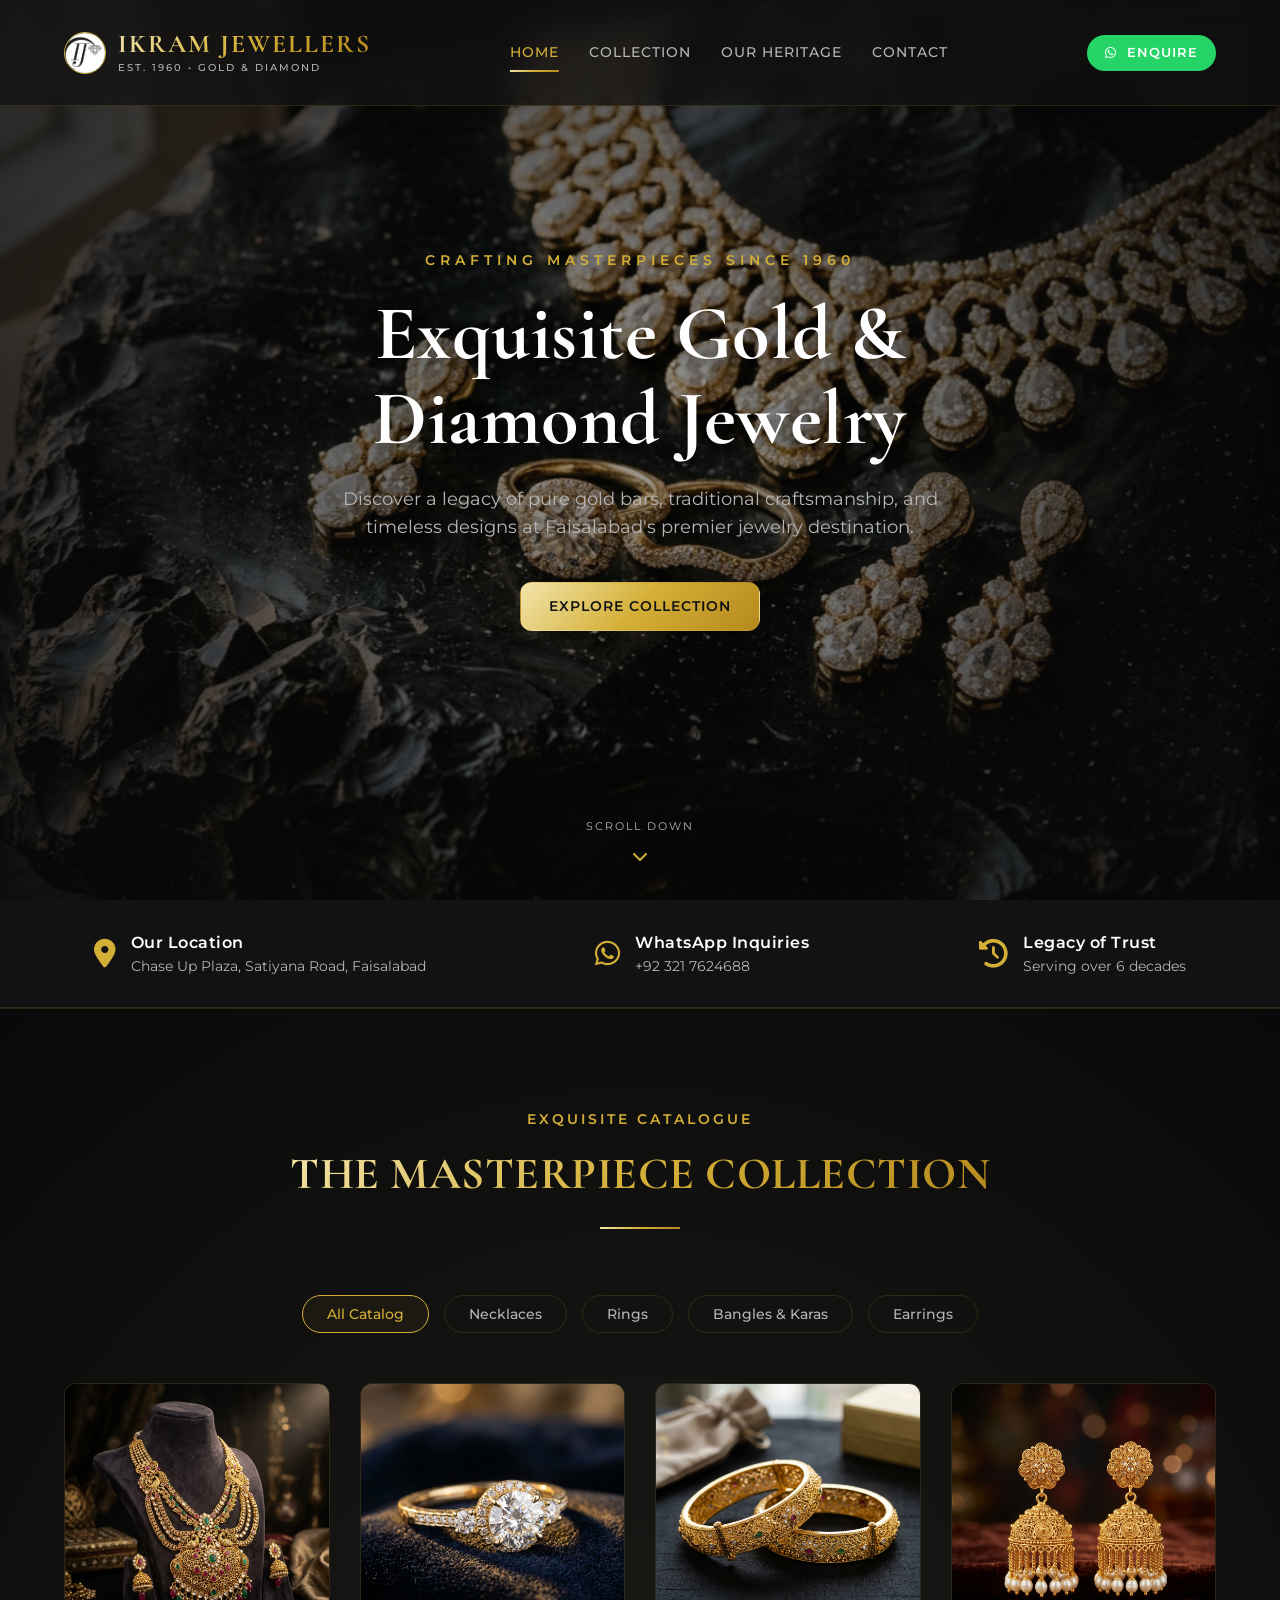
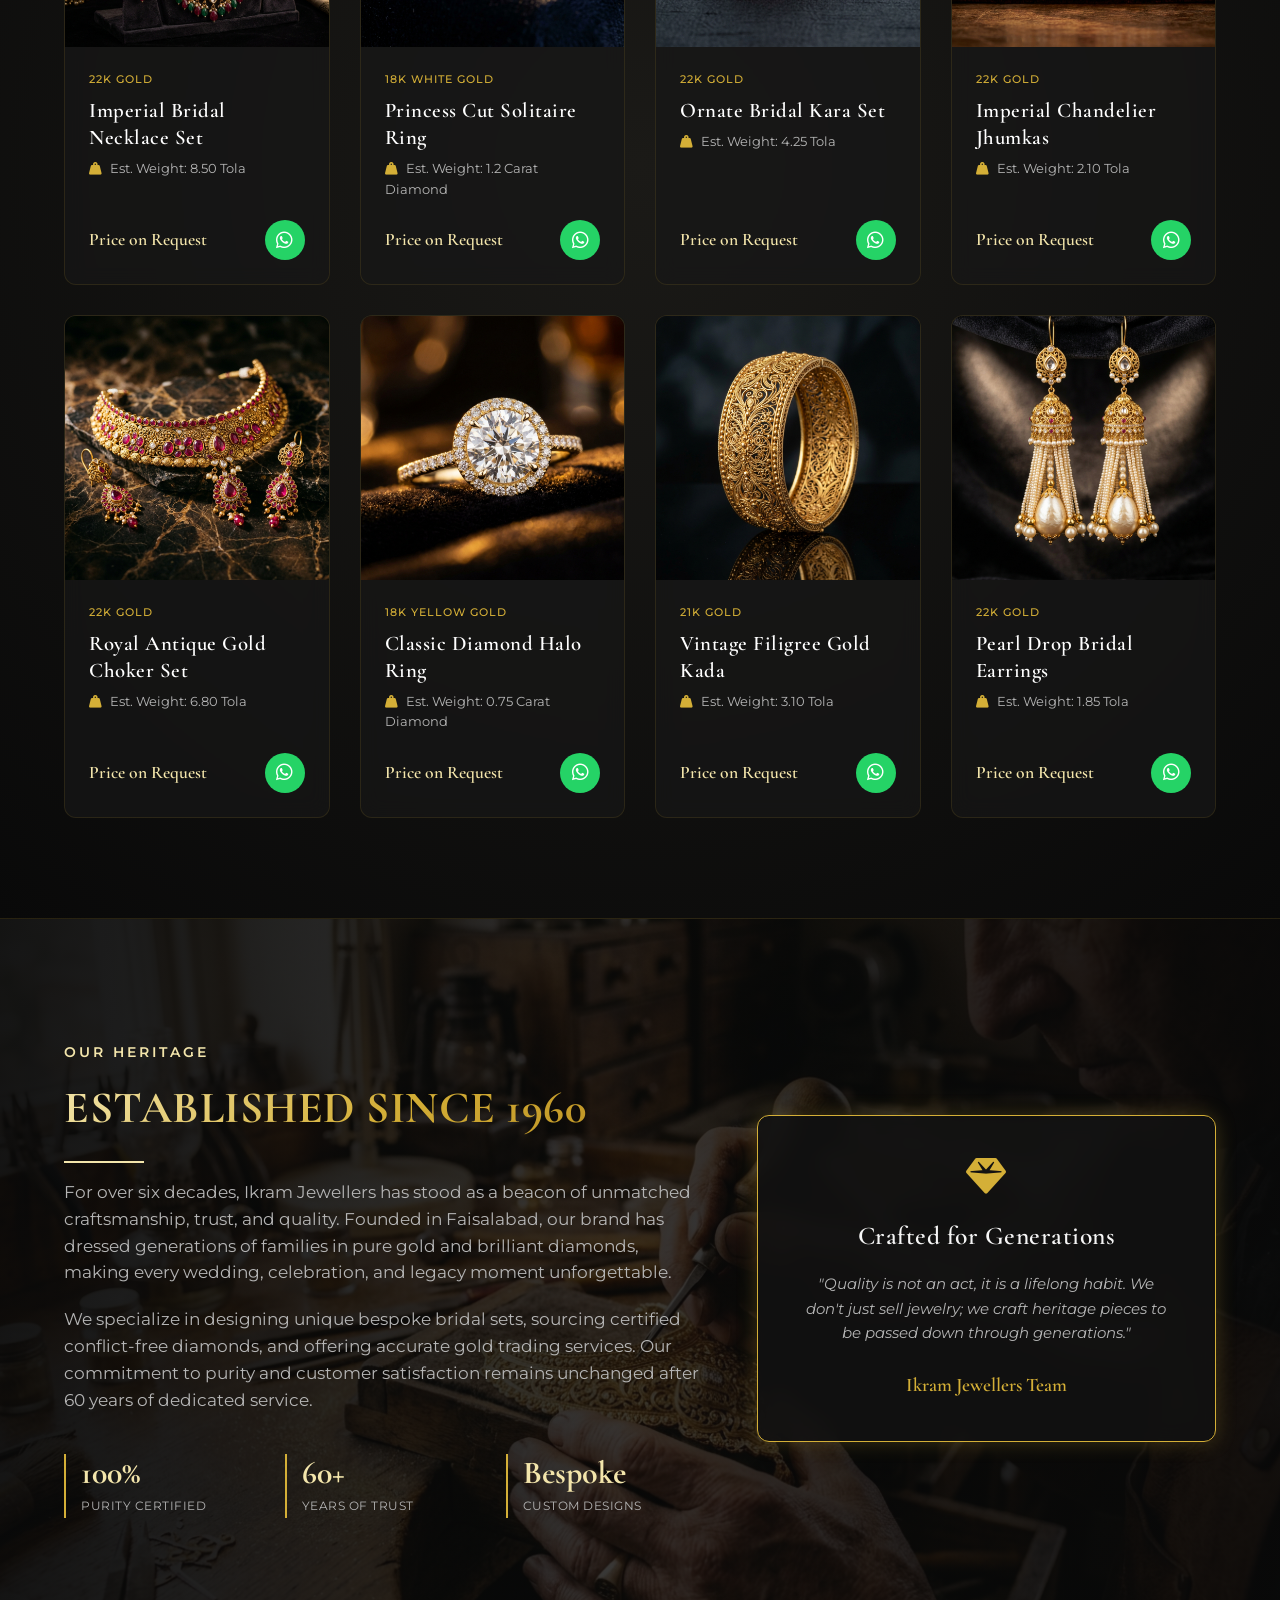
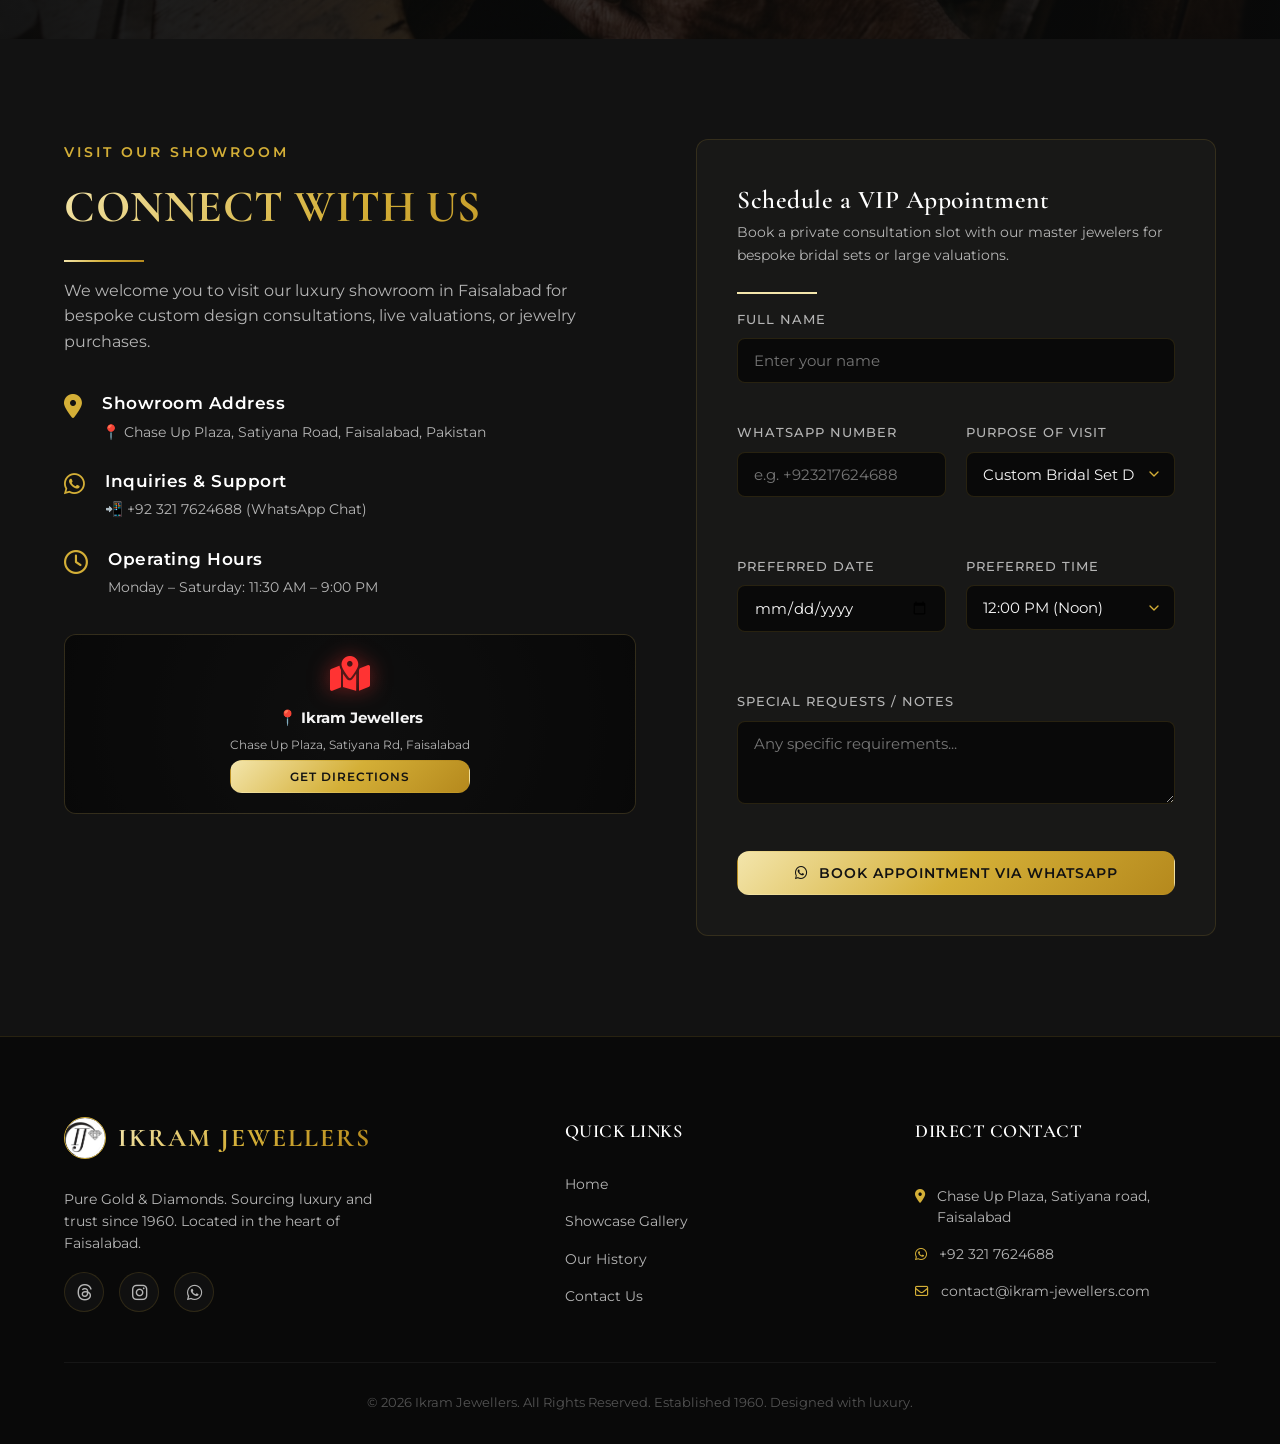
==== index.html @ d21842ec "Initialize project and fix slow loading with optional image upload and try/catch/finally" ====
<!DOCTYPE html>
<html lang="en">
<head>
    <meta charset="UTF-8">
    <meta name="viewport" content="width=device-width, initial-scale=1.0">
    <title>Ikram Jewellers | Est. 1960 | Pure Gold & Diamond Jewelry Faisalabad</title>
    <!-- Favicon / Brand Tab Icon -->
    <link rel="shortcut icon" href="assets/logo.png" type="image/png">
    <!-- Meta Descriptions for SEO -->
    <meta name="description" content="Ikram Jewellers - Faisalabad. Established since 1960. Exquisite 24K, 22K, 21K gold and diamond jewelry. View live gold rates, calculate gold values, and book customized design appointments.">
    <meta name="keywords" content="Ikram Jewellers, Gold rate Faisalabad, Gold rate today Pakistan, Faisalabad jewelers, Chase Up Plaza Satiyana Road, gold rate tola, bridal jewelry Pakistan">
    
    <!-- Google Fonts: Cormorant Garamond for elegant serif, Montserrat for clean body -->
    <link rel="preconnect" href="https://fonts.googleapis.com">
    <link rel="preconnect" href="https://fonts.gstatic.com" crossorigin>
    <link href="https://fonts.googleapis.com/css2?family=Cormorant+Garamond:ital,wght@0,300;0,400;0,600;0,700;1,400&family=Montserrat:wght@300;400;500;600;700&display=swap" rel="stylesheet">
    
    <!-- FontAwesome for Premium Icons -->
    <link rel="stylesheet" href="https://cdnjs.cloudflare.com/ajax/libs/font-awesome/6.4.0/css/all.min.css">
    

    
    <!-- Custom CSS -->
    <link rel="stylesheet" href="style.css">
</head>
<body>

    <!-- Header & Frosted Navbar -->
    <header class="navbar">
        <div class="nav-container">
            <a href="#" class="logo-area">
                <div class="logo-wrapper">
                    <img src="assets/logo.png" alt="Ikram Jewellers Logo" class="logo-img">
                    <div class="logo-text">
                        <span class="logo-main">IKRAM JEWELLERS</span>
                        <span class="logo-sub">EST. 1960 • GOLD & DIAMOND</span>
                    </div>
                </div>
            </a>
            
            <nav class="nav-menu" id="navMenu">
                <a href="#home" class="nav-link active">Home</a>
                <a href="#collection" class="nav-link">Collection</a>
                <a href="#heritage" class="nav-link">Our Heritage</a>
                <a href="#contact" class="nav-link">Contact</a>
            </nav>
            
            <div class="nav-actions">
                <a href="https://wa.me/923217624688" target="_blank" class="btn btn-whatsapp-nav">
                    <i class="fab fa-whatsapp"></i> <span>Enquire</span>
                </a>
                <button class="menu-toggle" id="menuToggle" aria-label="Toggle Menu">
                    <i class="fas fa-bars"></i>
                </button>
            </div>
        </div>
    </header>

    <!-- Mobile Drawer Navigation -->
    <div class="mobile-drawer" id="mobileDrawer">
        <button class="drawer-close" id="drawerClose"><i class="fas fa-times"></i></button>
        <a href="#home" class="drawer-link">Home</a>
        <a href="#collection" class="drawer-link">Collection</a>
        <a href="#heritage" class="drawer-link">Our Heritage</a>
        <a href="#contact" class="drawer-link">Contact</a>
        <a href="https://wa.me/923217624688" target="_blank" class="btn btn-whatsapp-drawer">
            <i class="fab fa-whatsapp"></i> Chat on WhatsApp
        </a>
    </div>

    <!-- Hero Section -->
    <section id="home" class="hero-section">
        <div class="hero-bg" style="background-image: url('assets/hero.jpg');"></div>
        <div class="hero-overlay"></div>
        <div class="hero-content">
            <span class="hero-tagline fade-in-up">Crafting Masterpieces Since 1960</span>
            <h1 class="hero-title fade-in-up delay-1">Exquisite Gold &<br>Diamond Jewelry</h1>
            <p class="hero-desc fade-in-up delay-2">Discover a legacy of pure gold bars, traditional craftsmanship, and timeless designs at Faisalabad's premier jewelry destination.</p>
            <div class="hero-btns fade-in-up delay-3">
                <a href="#collection" class="btn btn-primary">Explore Collection</a>
            </div>
        </div>
        <div class="hero-scroll">
            <span class="scroll-text">Scroll Down</span>
            <div class="scroll-arrow"><i class="fas fa-chevron-down"></i></div>
        </div>
    </section>

    <!-- Info Banner (Location & Quick Inquiry) -->
    <section class="quick-info-banner">
        <div class="info-item">
            <i class="fas fa-map-marker-alt"></i>
            <div>
                <h4>Our Location</h4>
                <p>Chase Up Plaza, Satiyana Road, Faisalabad</p>
            </div>
        </div>
        <div class="info-item">
            <i class="fab fa-whatsapp"></i>
            <div>
                <h4>WhatsApp Inquiries</h4>
                <p>+92 321 7624688</p>
            </div>
        </div>
        <div class="info-item">
            <i class="fas fa-history"></i>
            <div>
                <h4>Legacy of Trust</h4>
                <p>Serving over 6 decades</p>
            </div>
        </div>
    </section>





    <!-- Collection Section -->
    <section id="collection" class="collection-section">
        <div class="container">
            <div class="section-header">
                <span class="section-subtitle">Exquisite Catalogue</span>
                <h2 class="section-title">The Masterpiece Collection</h2>
                <div class="divider"></div>
            </div>

            <!-- Collection Tabs -->
            <div class="collection-tabs">
                <button class="tab-btn active" data-filter="all">All Catalog</button>
                <button class="tab-btn" data-filter="necklace">Necklaces</button>
                <button class="tab-btn" data-filter="ring">Rings</button>
                <button class="tab-btn" data-filter="bangle">Bangles & Karas</button>
                <button class="tab-btn" data-filter="earring">Earrings</button>
            </div>

            <!-- Collection Grid -->
            <div class="collection-grid" id="collectionGrid">
                <!-- Loading State -->
                <div class="collection-loading" id="collectionLoading">
                    <i class="fas fa-spinner fa-spin"></i>
                    <p>Loading our masterworks...</p>
                </div>
            </div>
    </section>

    <!-- Heritage / Story Section -->
    <section id="heritage" class="heritage-section">
        <div class="heritage-bg" style="background-image: url('assets/heritage_craft.jpg');"></div>
        <div class="heritage-overlay"></div>
        <div class="container">
            <div class="heritage-grid">
                <div class="heritage-text">
                    <span class="section-subtitle gold-light">Our Heritage</span>
                    <h2 class="section-title text-left">Established Since 1960</h2>
                    <div class="divider gold-light"></div>
                    <p class="heritage-para">For over six decades, Ikram Jewellers has stood as a beacon of unmatched craftsmanship, trust, and quality. Founded in Faisalabad, our brand has dressed generations of families in pure gold and brilliant diamonds, making every wedding, celebration, and legacy moment unforgettable.</p>
                    <p class="heritage-para">We specialize in designing unique bespoke bridal sets, sourcing certified conflict-free diamonds, and offering accurate gold trading services. Our commitment to purity and customer satisfaction remains unchanged after 60 years of dedicated service.</p>
                    <div class="heritage-badges">
                        <div class="badge-item">
                            <span class="badge-num">100%</span>
                            <span class="badge-lbl">Purity Certified</span>
                        </div>
                        <div class="badge-item">
                            <span class="badge-num">60+</span>
                            <span class="badge-lbl">Years of Trust</span>
                        </div>
                        <div class="badge-item">
                            <span class="badge-num">Bespoke</span>
                            <span class="badge-lbl">Custom Designs</span>
                        </div>
                    </div>
                </div>
                <div class="heritage-deco-card">
                    <i class="fas fa-gem gem-icon"></i>
                    <h3>Crafted for Generations</h3>
                    <p>"Quality is not an act, it is a lifelong habit. We don't just sell jewelry; we craft heritage pieces to be passed down through generations."</p>
                    <div class="signature">Ikram Jewellers Team</div>
                </div>
            </div>
        </div>
    </section>

    <!-- Appointment & Contact Section -->
    <section id="contact" class="contact-section">
        <div class="container">
            <div class="contact-grid">
                <!-- Location details & Map simulated -->
                <div class="contact-info-column">
                    <span class="section-subtitle">Visit Our Showroom</span>
                    <h2 class="section-title text-left">Connect With Us</h2>
                    <div class="divider"></div>
                    
                    <p class="contact-desc">We welcome you to visit our luxury showroom in Faisalabad for bespoke custom design consultations, live valuations, or jewelry purchases.</p>
                    
                    <div class="contact-cards">
                        <div class="c-card">
                            <i class="fas fa-map-marker-alt"></i>
                            <div>
                                <h4>Showroom Address</h4>
                                <p>📍 Chase Up Plaza, Satiyana Road, Faisalabad, Pakistan</p>
                            </div>
                        </div>
                        <div class="c-card">
                            <i class="fab fa-whatsapp"></i>
                            <div>
                                <h4>Inquiries & Support</h4>
                                <p>📲 +92 321 7624688 (WhatsApp Chat)</p>
                            </div>
                        </div>
                        <div class="c-card">
                            <i class="far fa-clock"></i>
                            <div>
                                <h4>Operating Hours</h4>
                                <p>Monday – Saturday: 11:30 AM – 9:00 PM</p>
                            </div>
                        </div>
                    </div>

                    <!-- Simulated Elegant Map with Faisalabad Details -->
                    <div class="simulated-map">
                        <div class="map-overlay">
                            <i class="fas fa-map-marked-alt map-pin-icon"></i>
                            <div class="map-info">
                                <strong>📍 Ikram Jewellers</strong>
                                <span>Chase Up Plaza, Satiyana Rd, Faisalabad</span>
                                <a href="https://maps.google.com/?q=Chase+Up+Plaza+Satiyana+Road+Faisalabad" target="_blank" class="btn btn-xs btn-primary">Get Directions</a>
                            </div>
                        </div>
                    </div>
                </div>

                <!-- Appointment Booking Form -->
                <div class="appointment-form-container">
                    <h3>Schedule a VIP Appointment</h3>
                    <p>Book a private consultation slot with our master jewelers for bespoke bridal sets or large valuations.</p>
                    <div class="divider gold-light"></div>
                    
                    <form id="appointmentForm" class="appointment-form">
                        <div class="form-group">
                            <label for="apptName">Full Name</label>
                            <input type="text" id="apptName" class="form-control" placeholder="Enter your name" required>
                        </div>
                        <div class="form-group-row">
                            <div class="form-group">
                                <label for="apptPhone">WhatsApp Number</label>
                                <input type="tel" id="apptPhone" class="form-control" placeholder="e.g. +923217624688" required>
                            </div>
                            <div class="form-group">
                                <label for="apptPurpose">Purpose of Visit</label>
                                <select id="apptPurpose" class="form-control">
                                    <option value="Custom Bridal Set Design">Custom Bridal Set Design</option>
                                    <option value="Bespoke Ring/Earrings">Bespoke Ring/Earrings</option>
                                    <option value="Gold Bar Purchase/Lock-in">Gold Bar Purchase/Lock-in</option>
                                    <option value="Gold Value Evaluation">Gold Valuation / Selling</option>
                                    <option value="General Showcase Viewing">Showroom Viewing</option>
                                </select>
                            </div>
                        </div>
                        <div class="form-group-row">
                            <div class="form-group">
                                <label for="apptDate">Preferred Date</label>
                                <input type="date" id="apptDate" class="form-control" required>
                            </div>
                            <div class="form-group">
                                <label for="apptTime">Preferred Time</label>
                                <select id="apptTime" class="form-control" required>
                                    <option value="12:00 PM">12:00 PM (Noon)</option>
                                    <option value="02:00 PM">02:00 PM</option>
                                    <option value="04:00 PM">04:00 PM</option>
                                    <option value="06:00 PM">06:00 PM</option>
                                    <option value="08:00 PM">08:00 PM</option>
                                </select>
                            </div>
                        </div>
                        <div class="form-group">
                            <label for="apptNotes">Special Requests / Notes</label>
                            <textarea id="apptNotes" class="form-control" rows="3" placeholder="Any specific requirements..."></textarea>
                        </div>
                        
                        <button type="submit" class="btn btn-primary btn-block">
                            <i class="fab fa-whatsapp"></i> Book Appointment via WhatsApp
                        </button>
                    </form>
                </div>
            </div>
        </div>
    </section>

    <!-- Footer -->
    <footer class="footer">
        <div class="container">
            <div class="footer-grid">
                <div class="footer-brand">
                    <div class="logo-wrapper" style="margin-bottom: 12px;">
                        <img src="assets/logo.png" alt="Ikram Jewellers Logo" class="logo-img">
                        <span class="logo-main">IKRAM JEWELLERS</span>
                    </div>
                    <p class="brand-tag">Pure Gold & Diamonds. Sourcing luxury and trust since 1960. Located in the heart of Faisalabad.</p>
                    <div class="social-links">
                        <a href="https://www.threads.net/@ikram.jewellers" target="_blank" title="Threads"><i class="fab fa-threads"></i></a>
                        <a href="https://www.instagram.com/ikram.jewellers" target="_blank" title="Instagram"><i class="fab fa-instagram"></i></a>
                        <a href="https://wa.me/923217624688" target="_blank" title="WhatsApp"><i class="fab fa-whatsapp"></i></a>
                    </div>
                </div>
                
                <div class="footer-links">
                    <h4>Quick Links</h4>
                    <ul>
                        <li><a href="#home">Home</a></li>
                        <li><a href="#collection">Showcase Gallery</a></li>
                        <li><a href="#heritage">Our History</a></li>
                        <li><a href="#contact">Contact Us</a></li>
                    </ul>
                </div>

                <div class="footer-contact">
                    <h4>Direct Contact</h4>
                    <p><i class="fas fa-map-marker-alt"></i> Chase Up Plaza, Satiyana road, Faisalabad</p>
                    <p><i class="fab fa-whatsapp"></i> +92 321 7624688</p>
                    <p><i class="far fa-envelope"></i> contact@ikram-jewellers.com</p>
                </div>
            </div>
            
            <div class="footer-bottom">
                <p>&copy; 2026 Ikram Jewellers. All Rights Reserved. Established 1960. Designed with luxury.</p>
            </div>
        </div>
    </footer>

    <!-- Collection Quick View Modal -->
    <div class="modal" id="quickViewModal">
        <div class="modal-content">
            <button class="modal-close" id="modalClose"><i class="fas fa-times"></i></button>
            <div class="modal-grid">
                <div class="modal-img-area">
                    <img id="modalImg" src="" alt="Selected Jewelry Item">
                </div>
                <div class="modal-info-area">
                    <span class="modal-meta" id="modalMeta">22K Gold</span>
                    <h3 class="modal-title" id="modalTitle">Product Title</h3>
                    <div class="divider"></div>
                    <p class="modal-desc" id="modalDesc">Detailed description of craftsmanship, design notes, and customization details for this premium item.</p>
                    
                    <div class="modal-spec-list">
                        <div class="spec-row">
                            <span>Reference Code:</span>
                            <strong id="modalRef">IJ-J001</strong>
                        </div>
                        <div class="spec-row">
                            <span>Estimated Weight:</span>
                            <strong id="modalWeight">5.50 Tola</strong>
                        </div>
                        <div class="spec-row">
                            <span>Metal Purity:</span>
                            <strong id="modalPurity">22K Gold</strong>
                        </div>
                        <div class="spec-row">
                            <span>Availability:</span>
                            <strong id="modalAvailability" class="text-gold">Made to Order</strong>
                        </div>
                    </div>
                    
                    <div class="modal-action-row">
                        <a href="" id="modalWhatsappBtn" target="_blank" class="btn btn-primary">
                            <i class="fab fa-whatsapp"></i> Order / Enquire on WhatsApp
                        </a>
                    </div>
                </div>
            </div>
        </div>
    </div>

    <!-- Firebase SDK (Compat version) -->
    <script src="https://www.gstatic.com/firebasejs/10.8.0/firebase-app-compat.js"></script>
    <script src="https://www.gstatic.com/firebasejs/10.8.0/firebase-auth-compat.js"></script>
    <script src="https://www.gstatic.com/firebasejs/10.8.0/firebase-firestore-compat.js"></script>
    <script src="https://www.gstatic.com/firebasejs/10.8.0/firebase-storage-compat.js"></script>
    <script src="https://www.gstatic.com/firebasejs/10.8.0/firebase-analytics-compat.js"></script>

    <!-- Firebase Config -->
    <script src="firebase-config.js"></script>

    <!-- Custom JS -->
    <script src="app.js"></script>
</body>
</html>
---- style.css ----
/* ==========================================================================
   Ikram Jewellers - Style Sheet (Luxury Theme)
   Established since 1960
   ========================================================================== */

/* Variables & Design System */
:root {
    --bg-primary: #090909;
    --bg-secondary: #121212;
    --bg-card: #181817;
    --bg-glass: rgba(18, 18, 18, 0.75);
    
    --gold-primary: #d4af37;
    --gold-light: #f3e5ab;
    --gold-dark: #aa7c11;
    --gold-gradient: linear-gradient(135deg, #f3e5ab 0%, #d4af37 50%, #b5891d 100%);
    --gold-glow: 0 0 20px rgba(212, 175, 55, 0.25);
    
    --text-primary: #f5f5f5;
    --text-secondary: #b5b5b5;
    --text-dark: #121212;
    
    --border-color: rgba(212, 175, 55, 0.15);
    --border-hover: rgba(212, 175, 55, 0.4);
    
    --font-serif: 'Cormorant Garamond', Georgia, serif;
    --font-sans: 'Montserrat', Helvetica, Arial, sans-serif;
    
    --transition: all 0.4s cubic-bezier(0.16, 1, 0.3, 1);
    --border-radius: 12px;
}

/* Base Reset & Typography */
* {
    margin: 0;
    padding: 0;
    box-sizing: border-box;
    scroll-behavior: smooth;
}

body {
    background-color: var(--bg-primary);
    color: var(--text-primary);
    font-family: var(--font-sans);
    line-height: 1.6;
    overflow-x: hidden;
    -webkit-font-smoothing: antialiased;
}

a {
    color: inherit;
    text-decoration: none;
    transition: var(--transition);
}

button, input, select, textarea {
    font-family: inherit;
    outline: none;
}

/* Selection styles */
::-webkit-scrollbar {
    width: 8px;
}
::-webkit-scrollbar-track {
    background: #0d0d0d;
}
::-webkit-scrollbar-thumb {
    background: var(--gold-dark);
    border-radius: 4px;
}
::-webkit-scrollbar-thumb:hover {
    background: var(--gold-primary);
}

::selection {
    background: var(--gold-primary);
    color: var(--text-dark);
}

/* Layout Utilities */
.container {
    width: 100%;
    max-width: 1200px;
    margin: 0 auto;
    padding: 0 24px;
}

.divider {
    width: 80px;
    height: 2px;
    background: var(--gold-gradient);
    margin: 16px 0;
}
.divider.gold-light {
    background: var(--gold-light);
}

/* Typography styles */
h1, h2, h3, h4 {
    font-family: var(--font-serif);
    font-weight: 600;
    letter-spacing: 0.5px;
}

.section-header {
    text-align: center;
    margin-bottom: 50px;
    display: flex;
    flex-direction: column;
    align-items: center;
}

.section-title {
    font-size: 2.8rem;
    font-weight: 700;
    text-transform: uppercase;
    background: var(--gold-gradient);
    -webkit-background-clip: text;
    -webkit-text-fill-color: transparent;
    margin-top: 8px;
}
.section-title.text-left {
    text-align: left;
    align-self: flex-start;
}

.section-subtitle {
    font-family: var(--font-sans);
    font-size: 0.85rem;
    text-transform: uppercase;
    letter-spacing: 3px;
    color: var(--gold-primary);
    font-weight: 600;
}
.section-subtitle.gold-light {
    color: var(--gold-light);
}

.section-desc {
    color: var(--text-secondary);
    font-size: 1rem;
    max-width: 600px;
    margin-bottom: 24px;
}

/* Button Component styles */
.btn {
    display: inline-flex;
    align-items: center;
    justify-content: center;
    padding: 12px 28px;
    border-radius: var(--border-radius);
    font-weight: 600;
    font-size: 0.9rem;
    letter-spacing: 1px;
    text-transform: uppercase;
    cursor: pointer;
    transition: var(--transition);
    gap: 10px;
}

.btn-primary {
    background: var(--gold-gradient);
    color: var(--text-dark);
    border: 1px solid transparent;
}
.btn-primary:hover {
    box-shadow: var(--gold-glow);
    transform: translateY(-2px);
    opacity: 0.95;
}

.btn-outline {
    background: transparent;
    color: var(--text-primary);
    border: 1px solid var(--border-color);
}
.btn-outline:hover {
    border-color: var(--gold-primary);
    background: rgba(212, 175, 55, 0.08);
    transform: translateY(-2px);
}

.btn-outline-gold {
    background: transparent;
    color: var(--gold-primary);
    border: 1px solid var(--gold-primary);
}
.btn-outline-gold:hover {
    background: var(--gold-gradient);
    color: var(--text-dark);
    box-shadow: var(--gold-glow);
    transform: translateY(-2px);
}

.btn-block {
    width: 100%;
}

.btn-whatsapp-nav {
    background: #25d366;
    color: white;
    font-size: 0.8rem;
    padding: 8px 18px;
    border-radius: 50px;
}
.btn-whatsapp-nav:hover {
    background: #20ba59;
    box-shadow: 0 4px 15px rgba(37, 211, 102, 0.3);
}

.btn-whatsapp-drawer {
    background: #25d366;
    color: white;
    font-size: 0.95rem;
    margin-top: 20px;
    padding: 12px;
}

.btn-whatsapp-icon {
    display: inline-flex;
    align-items: center;
    justify-content: center;
    width: 40px;
    height: 40px;
    border-radius: 50%;
    background: #25d366;
    color: white;
    font-size: 1.2rem;
    transition: var(--transition);
}
.btn-whatsapp-icon:hover {
    background: #20ba59;
    transform: scale(1.1);
    box-shadow: 0 4px 15px rgba(37, 211, 102, 0.4);
}

.btn-xs {
    padding: 6px 14px;
    font-size: 0.75rem;
}

/* Header & Navbar Styles */
.navbar {
    position: fixed;
    top: 0;
    left: 0;
    width: 100%;
    z-index: 100;
    background: var(--bg-glass);
    backdrop-filter: blur(15px);
    -webkit-backdrop-filter: blur(15px);
    border-bottom: 1px solid var(--border-color);
    transition: var(--transition);
}

.nav-container {
    display: flex;
    align-items: center;
    justify-content: space-between;
    max-width: 1200px;
    margin: 0 auto;
    padding: 15px 24px;
}

.logo-area {
    display: flex;
    flex-direction: column;
}

.logo-wrapper {
    display: flex;
    align-items: center;
    gap: 12px;
}

.logo-img {
    width: 42px;
    height: 42px;
    border-radius: 50%;
    border: 1px solid var(--gold-primary);
    object-fit: cover;
}

.logo-text {
    display: flex;
    flex-direction: column;
}

.logo-main {
    font-family: var(--font-serif);
    font-size: 1.6rem;
    font-weight: 700;
    letter-spacing: 2px;
    background: var(--gold-gradient);
    -webkit-background-clip: text;
    -webkit-text-fill-color: transparent;
    line-height: 1.1;
}

.logo-sub {
    font-size: 0.6rem;
    letter-spacing: 2px;
    color: var(--text-secondary);
    text-transform: uppercase;
    font-weight: 500;
    margin-top: 2px;
}

.nav-menu {
    display: flex;
    gap: 30px;
}

.nav-link {
    font-size: 0.85rem;
    font-weight: 500;
    text-transform: uppercase;
    letter-spacing: 1px;
    color: var(--text-secondary);
    position: relative;
    padding: 8px 0;
}
.nav-link:hover, .nav-link.active {
    color: var(--gold-primary);
}
.nav-link::after {
    content: '';
    position: absolute;
    bottom: 0;
    left: 0;
    width: 0;
    height: 1.5px;
    background: var(--gold-gradient);
    transition: var(--transition);
}
.nav-link:hover::after, .nav-link.active::after {
    width: 100%;
}

.nav-actions {
    display: flex;
    align-items: center;
    gap: 15px;
}

.menu-toggle {
    display: none;
    background: transparent;
    border: none;
    color: var(--text-primary);
    font-size: 1.4rem;
    cursor: pointer;
}

/* Mobile Navigation Drawer */
.mobile-drawer {
    position: fixed;
    top: 0;
    right: -300px;
    width: 280px;
    height: 100vh;
    background: var(--bg-secondary);
    border-left: 1px solid var(--border-color);
    z-index: 200;
    padding: 80px 30px 40px;
    display: flex;
    flex-direction: column;
    gap: 20px;
    transition: var(--transition);
    box-shadow: -10px 0 30px rgba(0, 0, 0, 0.5);
}

.mobile-drawer.open {
    right: 0;
}

.drawer-close {
    position: absolute;
    top: 20px;
    right: 20px;
    background: transparent;
    border: none;
    color: var(--text-primary);
    font-size: 1.5rem;
    cursor: pointer;
}

.drawer-link {
    font-size: 1.1rem;
    text-transform: uppercase;
    letter-spacing: 1.5px;
    font-family: var(--font-serif);
    padding: 10px 0;
    border-bottom: 1px solid rgba(255, 255, 255, 0.05);
}
.drawer-link:hover {
    color: var(--gold-primary);
    padding-left: 5px;
}

/* Hero Section */
.hero-section {
    position: relative;
    height: 100vh;
    display: flex;
    align-items: center;
    justify-content: center;
    text-align: center;
    overflow: hidden;
    padding-top: 80px;
}

.hero-bg {
    position: absolute;
    top: 0;
    left: 0;
    width: 100%;
    height: 100%;
    background-size: cover;
    background-position: center;
    transform: scale(1.05);
    animation: zoomOut 20s forwards;
    z-index: 1;
}

@keyframes zoomOut {
    to { transform: scale(1); }
}

.hero-overlay {
    position: absolute;
    top: 0;
    left: 0;
    width: 100%;
    height: 100%;
    background: radial-gradient(circle, rgba(9, 9, 9, 0.4) 0%, rgba(9, 9, 9, 0.9) 100%);
    z-index: 2;
}

.hero-content {
    position: relative;
    z-index: 3;
    max-width: 800px;
    padding: 0 24px;
}

.hero-tagline {
    font-size: 0.9rem;
    text-transform: uppercase;
    letter-spacing: 5px;
    color: var(--gold-primary);
    font-weight: 600;
    display: block;
    margin-bottom: 20px;
}

.hero-title {
    font-size: 4.8rem;
    font-weight: 700;
    line-height: 1.1;
    color: #ffffff;
    margin-bottom: 24px;
    text-shadow: 0 4px 15px rgba(0,0,0,0.5);
}

.hero-desc {
    font-size: 1.1rem;
    color: var(--text-secondary);
    margin-bottom: 40px;
    max-width: 600px;
    margin-left: auto;
    margin-right: auto;
}

.hero-btns {
    display: flex;
    justify-content: center;
    gap: 20px;
}

.hero-scroll {
    position: absolute;
    bottom: 30px;
    left: 50%;
    transform: translateX(-50%);
    z-index: 3;
    display: flex;
    flex-direction: column;
    align-items: center;
    gap: 8px;
    cursor: pointer;
}

.scroll-text {
    font-size: 0.7rem;
    text-transform: uppercase;
    letter-spacing: 2px;
    color: var(--text-secondary);
}

.scroll-arrow {
    color: var(--gold-primary);
    animation: bounce 2s infinite;
}

@keyframes bounce {
    0%, 20%, 50%, 80%, 100% { transform: translateY(0); }
    40% { transform: translateY(-8px); }
    60% { transform: translateY(-4px); }
}

/* Quick Info Banner */
.quick-info-banner {
    display: flex;
    justify-content: space-around;
    background: var(--bg-secondary);
    border-bottom: 1px solid var(--border-color);
    padding: 30px 24px;
    z-index: 10;
    position: relative;
    flex-wrap: wrap;
    gap: 30px;
}

.info-item {
    display: flex;
    align-items: center;
    gap: 15px;
}

.info-item i {
    font-size: 1.8rem;
    color: var(--gold-primary);
}

.info-item h4 {
    font-size: 1rem;
    color: #ffffff;
    font-family: var(--font-sans);
    font-weight: 600;
}

.info-item p {
    font-size: 0.85rem;
    color: var(--text-secondary);
}

/* Section styling */
section {
    padding: 100px 0;
    position: relative;
}

/* Gold Rates Section Styles */
.rates-section {
    background-color: var(--bg-primary);
}

.rates-grid {
    display: grid;
    grid-template-columns: 1fr 1.5fr;
    gap: 40px;
    margin-bottom: 50px;
}

.rates-main-card {
    background: var(--bg-card);
    border: 1px solid var(--border-color);
    border-radius: var(--border-radius);
    padding: 35px;
    position: relative;
    overflow: hidden;
    display: flex;
    flex-direction: column;
    justify-content: space-between;
}

.card-glow-bg {
    position: absolute;
    top: -50px;
    right: -50px;
    width: 200px;
    height: 200px;
    background: radial-gradient(circle, rgba(214, 175, 55, 0.08) 0%, transparent 70%);
    pointer-events: none;
}

.rates-main-card .card-header {
    display: flex;
    justify-content: space-between;
    align-items: center;
    margin-bottom: 30px;
}

.rates-main-card .card-header h3 {
    font-size: 1.5rem;
    color: #ffffff;
}

.badge-live {
    font-size: 0.75rem;
    text-transform: uppercase;
    letter-spacing: 1px;
    color: #25d366;
    display: inline-flex;
    align-items: center;
    gap: 6px;
    font-weight: 600;
}

.blink {
    animation: blinker 1.5s linear infinite;
}

@keyframes blinker {
    50% { opacity: 0; }
}

.rate-values {
    display: flex;
    flex-direction: column;
    gap: 20px;
    margin-bottom: 30px;
}

.rate-box {
    background: rgba(255, 255, 255, 0.02);
    border: 1px solid rgba(255, 255, 255, 0.05);
    border-radius: 8px;
    padding: 20px;
    transition: var(--transition);
}
.rate-box:hover {
    border-color: var(--border-hover);
    background: rgba(212, 175, 55, 0.02);
}

.rate-label {
    font-size: 0.8rem;
    text-transform: uppercase;
    letter-spacing: 1px;
    color: var(--text-secondary);
    display: block;
    margin-bottom: 5px;
}

.rate-price {
    font-size: 2.2rem;
    font-weight: 700;
    font-family: var(--font-serif);
    color: var(--gold-light);
    line-height: 1.2;
}

.rate-unit {
    font-size: 0.75rem;
    color: var(--text-secondary);
}

.card-meta {
    margin-bottom: 25px;
}

.update-date {
    font-size: 0.85rem;
    color: var(--text-secondary);
    display: block;
    margin-bottom: 10px;
}

.update-date strong {
    color: var(--gold-primary);
}

.rate-notice {
    font-size: 0.75rem;
    color: rgba(255, 255, 255, 0.4);
    font-style: italic;
}

.rates-chart-card {
    background: var(--bg-card);
    border: 1px solid var(--border-color);
    border-radius: var(--border-radius);
    padding: 35px;
    display: flex;
    flex-direction: column;
    justify-content: space-between;
}

.chart-controls {
    display: flex;
    justify-content: space-between;
    align-items: center;
    margin-bottom: 20px;
}

.chart-controls h3 {
    font-size: 1.5rem;
    color: #ffffff;
}

.btn-group {
    display: inline-flex;
    background: rgba(255, 255, 255, 0.05);
    padding: 4px;
    border-radius: 30px;
    border: 1px solid rgba(255, 255, 255, 0.05);
}

.btn-sm {
    padding: 6px 14px;
    font-size: 0.75rem;
}

.btn-toggle {
    background: transparent;
    border: none;
    color: var(--text-secondary);
    border-radius: 30px;
    cursor: pointer;
    transition: var(--transition);
}

.btn-toggle.active {
    background: var(--gold-gradient);
    color: var(--text-dark);
    font-weight: 600;
}

.chart-wrapper {
    position: relative;
    height: 320px;
    width: 100%;
}

/* Historical Rates Log Styles */
.historical-rates-wrapper {
    margin-top: 40px;
    background: var(--bg-secondary);
    border: 1px solid var(--border-color);
    border-radius: var(--border-radius);
    padding: 24px;
}

.historical-header {
    display: flex;
    justify-content: space-between;
    align-items: center;
}

.historical-header h3 {
    font-size: 1.3rem;
}

.btn-text-icon {
    background: transparent;
    border: none;
    color: var(--gold-primary);
    cursor: pointer;
    font-weight: 600;
    font-size: 0.9rem;
    display: flex;
    align-items: center;
    gap: 8px;
    transition: var(--transition);
}
.btn-text-icon:hover {
    color: var(--gold-light);
}

.btn-text-icon i {
    transition: var(--transition);
}
.btn-text-icon.active i {
    transform: rotate(180deg);
}

.historical-table-container {
    margin-top: 20px;
    overflow-x: auto;
    transition: max-height 0.5s ease-out, opacity 0.4s ease-out;
}

.historical-table-container.collapsed {
    max-height: 0;
    opacity: 0;
    overflow: hidden;
    margin-top: 0;
}

.historical-table {
    width: 100%;
    border-collapse: collapse;
    text-align: left;
    font-size: 0.85rem;
}

.historical-table th, .historical-table td {
    padding: 14px 16px;
    border-bottom: 1px solid rgba(255, 255, 255, 0.05);
}

.historical-table th {
    font-weight: 600;
    text-transform: uppercase;
    color: var(--gold-primary);
    letter-spacing: 0.5px;
}

.historical-table tbody tr:hover {
    background: rgba(255, 255, 255, 0.02);
}

/* Calculator Section Styles */
.calc-section {
    background-color: var(--bg-secondary);
    border-top: 1px solid var(--border-color);
    border-bottom: 1px solid var(--border-color);
}

.calc-grid {
    display: grid;
    grid-template-columns: 1.2fr 1fr;
    gap: 50px;
    align-items: center;
}

.calc-form {
    margin-top: 30px;
}

.form-group-row {
    display: grid;
    grid-template-columns: 1fr 1fr;
    gap: 20px;
    margin-bottom: 20px;
}

.form-group {
    margin-bottom: 20px;
}

.form-group label {
    font-size: 0.8rem;
    text-transform: uppercase;
    letter-spacing: 1px;
    color: var(--text-secondary);
    display: block;
    margin-bottom: 8px;
    font-weight: 500;
}

.form-control {
    width: 100%;
    background: var(--bg-primary);
    border: 1px solid var(--border-color);
    color: var(--text-primary);
    padding: 12px 16px;
    border-radius: 8px;
    font-size: 0.95rem;
    transition: var(--transition);
}
.form-control:focus {
    border-color: var(--gold-primary);
    box-shadow: 0 0 10px rgba(212, 175, 55, 0.1);
}

select.form-control {
    cursor: pointer;
    appearance: none;
    background-image: url("data:image/svg+xml;charset=UTF-8,%3Csvg xmlns='http://www.w3.org/2000/svg' width='24' height='24' viewBox='0 0 24 24' fill='none' stroke='%23d4af37' stroke-width='2' stroke-linecap='round' stroke-linejoin='round'%3E%3Cpolyline points='6 9 12 15 18 9'%3E%3C/polyline%3E%3C/svg%3E");
    background-repeat: no-repeat;
    background-position: right 12px center;
    background-size: 16px;
    padding-right: 40px;
}

.input-wrapper {
    position: relative;
    display: flex;
    align-items: center;
}

.input-addon {
    position: absolute;
    right: 16px;
    font-size: 0.85rem;
    color: var(--gold-primary);
    font-weight: 600;
}

.form-slider-container {
    margin-bottom: 10px;
}

.form-slider {
    width: 100%;
    -webkit-appearance: none;
    height: 4px;
    background: rgba(255, 255, 255, 0.1);
    border-radius: 2px;
    outline: none;
    margin: 15px 0;
}

.form-slider::-webkit-slider-thumb {
    -webkit-appearance: none;
    width: 18px;
    height: 18px;
    border-radius: 50%;
    background: var(--gold-primary);
    cursor: pointer;
    box-shadow: 0 0 10px rgba(212, 175, 55, 0.5);
    transition: var(--transition);
}
.form-slider::-webkit-slider-thumb:hover {
    transform: scale(1.15);
}

.slider-val-row {
    display: flex;
    justify-content: space-between;
    font-size: 0.75rem;
    color: var(--text-secondary);
}

.active-val {
    color: var(--gold-primary);
    font-weight: 600;
    font-size: 0.85rem;
}

.making-toggle-row {
    display: flex;
    gap: 20px;
    margin-top: 10px;
}

.radio-label {
    display: flex;
    align-items: center;
    gap: 8px;
    font-size: 0.8rem;
    cursor: pointer;
    color: var(--text-secondary);
}

.radio-label input {
    accent-color: var(--gold-primary);
}

.calc-result-container {
    perspective: 1000px;
}

.result-card {
    background: var(--bg-card);
    border: 1px solid var(--gold-primary);
    box-shadow: var(--gold-glow);
    border-radius: var(--border-radius);
    padding: 35px;
    position: relative;
    overflow: hidden;
}

.result-card h3 {
    font-size: 1.6rem;
    color: #ffffff;
    text-transform: uppercase;
    letter-spacing: 1px;
}

.result-details {
    display: flex;
    flex-direction: column;
    gap: 18px;
    margin: 30px 0;
}

.result-row {
    display: flex;
    justify-content: space-between;
    font-size: 0.9rem;
    color: var(--text-secondary);
    border-bottom: 1px solid rgba(255, 255, 255, 0.05);
    padding-bottom: 12px;
}

.result-row strong {
    color: #ffffff;
}

.result-row.total {
    border-bottom: none;
    border-top: 1px solid var(--border-color);
    padding-top: 18px;
    font-size: 1.1rem;
    color: #ffffff;
}

.result-row.total strong {
    font-size: 1.8rem;
    color: var(--gold-light);
    font-family: var(--font-serif);
    text-shadow: 0 2px 10px rgba(212, 175, 55, 0.2);
}

.result-footer {
    display: flex;
    flex-direction: column;
    gap: 15px;
}

.calc-disclaimer {
    font-size: 0.7rem;
    color: rgba(255, 255, 255, 0.35);
    text-align: center;
    font-style: italic;
}

/* Collection Showcase styles */
.collection-section {
    background: radial-gradient(circle at center, #1b1a17 0%, #090909 100%);
    border-top: 1px solid var(--border-color);
    border-bottom: 1px solid var(--border-color);
}

.collection-tabs {
    display: flex;
    justify-content: center;
    gap: 15px;
    margin-bottom: 50px;
    flex-wrap: wrap;
}

.tab-btn {
    background: transparent;
    border: 1px solid var(--border-color);
    color: var(--text-secondary);
    padding: 10px 24px;
    border-radius: 50px;
    font-weight: 500;
    font-size: 0.85rem;
    cursor: pointer;
    transition: var(--transition);
}

.tab-btn:hover, .tab-btn.active {
    border-color: var(--gold-primary);
    color: var(--gold-primary);
    background: rgba(212, 175, 55, 0.05);
}

.collection-grid {
    display: grid;
    grid-template-columns: repeat(auto-fill, minmax(260px, 1fr));
    gap: 30px;
}

.collection-loading {
    grid-column: 1 / -1;
    text-align: center;
    padding: 60px 0;
    color: var(--text-secondary);
}

.collection-loading i {
    font-size: 2.5rem;
    color: var(--gold-primary);
    margin-bottom: 15px;
    display: block;
}

.collection-card {
    background: rgba(24, 24, 23, 0.7);
    backdrop-filter: blur(10px);
    -webkit-backdrop-filter: blur(10px);
    border: 1px solid rgba(212, 175, 55, 0.12);
    border-radius: var(--border-radius);
    overflow: hidden;
    transition: var(--transition);
    display: flex;
    flex-direction: column;
}
.collection-card:hover {
    border-color: var(--gold-primary);
    transform: translateY(-5px);
    box-shadow: var(--gold-glow), 0 10px 25px rgba(0, 0, 0, 0.4);
}

.card-img-wrapper {
    position: relative;
    aspect-ratio: 1;
    overflow: hidden;
    background: #141414;
    cursor: pointer;
}

.collection-img {
    width: 100%;
    height: 100%;
    object-fit: cover;
    transition: transform 0.6s ease;
}
.collection-card:hover .collection-img {
    transform: scale(1.08);
}

.card-hover-overlay {
    position: absolute;
    top: 0;
    left: 0;
    width: 100%;
    height: 100%;
    background: rgba(9, 9, 9, 0.7);
    display: flex;
    align-items: center;
    justify-content: center;
    opacity: 0;
    transition: var(--transition);
}
.card-img-wrapper:hover .card-hover-overlay {
    opacity: 1;
}

.card-info {
    padding: 24px;
    display: flex;
    flex-direction: column;
    flex-grow: 1;
}

.card-meta {
    font-size: 0.7rem;
    text-transform: uppercase;
    color: var(--gold-primary);
    letter-spacing: 1px;
    margin-bottom: 8px;
    font-weight: 500;
}

.card-title {
    font-size: 1.3rem;
    color: #ffffff;
    margin-bottom: 8px;
    line-height: 1.3;
}

.card-weight {
    font-size: 0.8rem;
    color: var(--text-secondary);
    margin-bottom: 20px;
}

.card-weight i {
    color: var(--gold-primary);
    margin-right: 5px;
}

.card-bottom {
    display: flex;
    justify-content: space-between;
    align-items: center;
    margin-top: auto;
}

.price-on-request {
    font-family: var(--font-serif);
    font-size: 1.1rem;
    color: var(--gold-light);
    font-weight: 600;
}

/* Our Heritage Section Styles */
.heritage-section {
    position: relative;
    min-height: 80vh;
    display: flex;
    align-items: center;
    overflow: hidden;
    padding: 120px 0;
}

.heritage-bg {
    position: absolute;
    top: 0;
    left: 0;
    width: 100%;
    height: 100%;
    background-size: cover;
    background-position: center;
    z-index: 1;
}

.heritage-overlay {
    position: absolute;
    top: 0;
    left: 0;
    width: 100%;
    height: 100%;
    background: linear-gradient(90deg, rgba(9, 9, 9, 0.95) 0%, rgba(9, 9, 9, 0.8) 50%, rgba(9, 9, 9, 0.95) 100%);
    z-index: 2;
}

.heritage-grid {
    position: relative;
    z-index: 3;
    display: grid;
    grid-template-columns: 1.4fr 1fr;
    gap: 50px;
    align-items: center;
}

.heritage-para {
    color: var(--text-secondary);
    font-size: 1.05rem;
    margin-bottom: 20px;
}

.heritage-badges {
    display: grid;
    grid-template-columns: repeat(3, 1fr);
    gap: 20px;
    margin-top: 40px;
}

.badge-item {
    border-left: 2px solid var(--gold-primary);
    padding-left: 15px;
}

.badge-num {
    display: block;
    font-family: var(--font-serif);
    font-size: 2rem;
    color: var(--gold-light);
    font-weight: 700;
    line-height: 1.2;
}

.badge-lbl {
    font-size: 0.75rem;
    color: var(--text-secondary);
    text-transform: uppercase;
    letter-spacing: 0.5px;
}

.heritage-deco-card {
    background: rgba(18, 18, 18, 0.85);
    border: 1px solid var(--gold-primary);
    padding: 40px;
    border-radius: var(--border-radius);
    text-align: center;
    box-shadow: var(--gold-glow);
    backdrop-filter: blur(10px);
    -webkit-backdrop-filter: blur(10px);
}

.gem-icon {
    font-size: 2.5rem;
    color: var(--gold-primary);
    margin-bottom: 20px;
}

.heritage-deco-card h3 {
    font-size: 1.6rem;
    margin-bottom: 15px;
}

.heritage-deco-card p {
    font-style: italic;
    color: var(--text-secondary);
    font-size: 0.95rem;
    margin-bottom: 25px;
}

.signature {
    font-family: var(--font-serif);
    font-size: 1.2rem;
    color: var(--gold-primary);
    font-weight: 600;
}

/* Contact & Booking Section Styles */
.contact-section {
    background-color: var(--bg-secondary);
}

.contact-grid {
    display: grid;
    grid-template-columns: 1.1fr 1fr;
    gap: 60px;
}

.contact-desc {
    color: var(--text-secondary);
    margin-bottom: 35px;
}

.contact-cards {
    display: flex;
    flex-direction: column;
    gap: 24px;
    margin-bottom: 35px;
}

.c-card {
    display: flex;
    gap: 20px;
    align-items: flex-start;
}

.c-card i {
    font-size: 1.5rem;
    color: var(--gold-primary);
    margin-top: 4px;
}

.c-card h4 {
    font-size: 1.05rem;
    font-family: var(--font-sans);
    color: #ffffff;
    font-weight: 600;
    margin-bottom: 4px;
}

.c-card p {
    font-size: 0.9rem;
    color: var(--text-secondary);
}

.simulated-map {
    height: 180px;
    background: radial-gradient(circle at center, #242424 0%, #151515 100%);
    border: 1px solid var(--border-color);
    border-radius: var(--border-radius);
    position: relative;
    overflow: hidden;
}

.map-overlay {
    position: absolute;
    top: 0;
    left: 0;
    width: 100%;
    height: 100%;
    background: rgba(0,0,0,0.6);
    display: flex;
    align-items: center;
    justify-content: center;
    flex-direction: column;
    gap: 15px;
    padding: 20px;
    text-align: center;
}

.map-pin-icon {
    font-size: 2.2rem;
    color: #ff3333;
    filter: drop-shadow(0 0 10px rgba(255, 51, 51, 0.5));
}

.map-info {
    display: flex;
    flex-direction: column;
    gap: 5px;
}

.map-info strong {
    font-size: 0.95rem;
}

.map-info span {
    font-size: 0.75rem;
    color: var(--text-secondary);
}

.appointment-form-container {
    background: var(--bg-card);
    border: 1px solid var(--border-color);
    border-radius: var(--border-radius);
    padding: 40px;
}

.appointment-form-container h3 {
    font-size: 1.6rem;
    color: #ffffff;
}

.appointment-form-container p {
    font-size: 0.9rem;
    color: var(--text-secondary);
    margin-bottom: 25px;
}

.appointment-form {
    display: flex;
    flex-direction: column;
    gap: 20px;
}

/* Footer Section Styles */
.footer {
    background: var(--bg-primary);
    border-top: 1px solid var(--border-color);
    padding: 80px 0 30px;
}

.footer-grid {
    display: grid;
    grid-template-columns: 1.5fr 1fr 1fr;
    gap: 50px;
    margin-bottom: 50px;
}

.footer-brand {
    display: flex;
    flex-direction: column;
    gap: 18px;
}

.brand-tag {
    font-size: 0.85rem;
    color: var(--text-secondary);
    max-width: 320px;
}

.social-links {
    display: flex;
    gap: 15px;
}

.social-links a {
    display: inline-flex;
    align-items: center;
    justify-content: center;
    width: 40px;
    height: 40px;
    border-radius: 50%;
    background: rgba(255, 255, 255, 0.03);
    border: 1px solid var(--border-color);
    font-size: 1.1rem;
    color: var(--text-secondary);
    transition: var(--transition);
}
.social-links a:hover {
    color: var(--text-dark);
    background: var(--gold-gradient);
    border-color: transparent;
    transform: translateY(-3px);
}

.footer-links h4, .footer-contact h4 {
    font-size: 1.15rem;
    color: #ffffff;
    margin-bottom: 24px;
    text-transform: uppercase;
    letter-spacing: 0.5px;
}

.footer-links ul {
    list-style: none;
    display: flex;
    flex-direction: column;
    gap: 12px;
}

.footer-links a {
    font-size: 0.85rem;
    color: var(--text-secondary);
}
.footer-links a:hover {
    color: var(--gold-primary);
    padding-left: 5px;
}

.footer-contact {
    display: flex;
    flex-direction: column;
    gap: 15px;
}

.footer-contact p {
    font-size: 0.85rem;
    color: var(--text-secondary);
    display: flex;
    gap: 12px;
    align-items: flex-start;
}

.footer-contact p i {
    color: var(--gold-primary);
    margin-top: 4px;
}

.footer-bottom {
    border-top: 1px solid rgba(255, 255, 255, 0.05);
    padding-top: 30px;
    text-align: center;
}

.footer-bottom p {
    font-size: 0.8rem;
    color: rgba(255, 255, 255, 0.3);
}

/* Modal Window styles */
.modal {
    position: fixed;
    top: 0;
    left: 0;
    width: 100%;
    height: 100%;
    background: rgba(0, 0, 0, 0.85);
    backdrop-filter: blur(8px);
    -webkit-backdrop-filter: blur(8px);
    z-index: 1000;
    display: flex;
    align-items: center;
    justify-content: center;
    padding: 24px;
    opacity: 0;
    pointer-events: none;
    transition: var(--transition);
}

.modal.open {
    opacity: 1;
    pointer-events: auto;
}

.modal-content {
    background: var(--bg-card);
    border: 1px solid var(--border-color);
    border-radius: var(--border-radius);
    max-width: 850px;
    width: 100%;
    position: relative;
    overflow: hidden;
    transform: scale(0.9);
    transition: var(--transition);
    max-height: 90vh;
}
.modal.open .modal-content {
    transform: scale(1);
}

.modal-close {
    position: absolute;
    top: 20px;
    right: 20px;
    background: transparent;
    border: none;
    color: var(--text-primary);
    font-size: 1.4rem;
    cursor: pointer;
    z-index: 10;
    width: 35px;
    height: 35px;
    border-radius: 50%;
    background: rgba(0, 0, 0, 0.5);
    display: inline-flex;
    align-items: center;
    justify-content: center;
    transition: var(--transition);
}
.modal-close:hover {
    color: var(--gold-primary);
    transform: rotate(90deg);
}

.modal-grid {
    display: grid;
    grid-template-columns: 1fr 1fr;
    height: 100%;
}

.modal-img-area {
    background: #111111;
    display: flex;
    align-items: center;
    justify-content: center;
    overflow: hidden;
    position: relative;
}

.modal-img-area img {
    width: 100%;
    height: 100%;
    object-fit: cover;
}

.modal-info-area {
    padding: 40px;
    display: flex;
    flex-direction: column;
    justify-content: center;
    overflow-y: auto;
}

.modal-meta {
    font-size: 0.75rem;
    text-transform: uppercase;
    color: var(--gold-primary);
    letter-spacing: 1.5px;
    font-weight: 500;
}

.modal-title {
    font-size: 2.2rem;
    color: #ffffff;
    margin-top: 5px;
    line-height: 1.2;
}

.modal-desc {
    font-size: 0.9rem;
    color: var(--text-secondary);
    margin: 20px 0;
}

.modal-spec-list {
    display: flex;
    flex-direction: column;
    gap: 12px;
    margin-bottom: 30px;
}

.spec-row {
    display: flex;
    justify-content: space-between;
    font-size: 0.85rem;
    color: var(--text-secondary);
    border-bottom: 1px solid rgba(255, 255, 255, 0.05);
    padding-bottom: 8px;
}

.spec-row strong {
    color: #ffffff;
}

.text-gold {
    color: var(--gold-primary) !important;
}

.modal-action-row {
    margin-top: 10px;
}

/* Responsive Media Queries */
@media (max-width: 991px) {
    h1, .hero-title {
        font-size: 3.5rem;
    }
    
    .rates-grid, .calc-grid, .contact-grid, .heritage-grid {
        grid-template-columns: 1fr;
        gap: 40px;
    }
    
    .modal-grid {
        grid-template-columns: 1fr;
    }
    
    .modal-content {
        max-height: 95vh;
        overflow-y: auto;
    }
    
    .modal-info-area {
        padding: 30px;
    }
    
    .modal-img-area {
        aspect-ratio: 1.3;
    }
    
    .nav-menu {
        display: none;
    }
    
    .menu-toggle {
        display: block;
    }
}

@media (max-width: 767px) {
    section {
        padding: 70px 0;
    }
    
    .hero-title {
        font-size: 2.8rem;
    }
    
    .section-title {
        font-size: 2.2rem;
    }
    
    .hero-btns {
        flex-direction: column;
        gap: 12px;
        padding: 0 20px;
    }
    
    .footer-grid {
        grid-template-columns: 1fr;
        gap: 35px;
    }
    
    .form-group-row {
        grid-template-columns: 1fr;
        gap: 0;
    }
    
    .rates-main-card, .rates-chart-card, .appointment-form-container {
        padding: 24px;
    }
    
    .rate-price {
        font-size: 1.8rem;
    }
    
    .chart-wrapper {
        height: 250px;
    }
    
    .heritage-badges {
        grid-template-columns: 1fr;
        gap: 20px;
    }
}



@media (max-width: 480px) {
    .hero-title {
        font-size: 2.2rem;
    }
    
    .section-title {
        font-size: 1.8rem;
    }
}
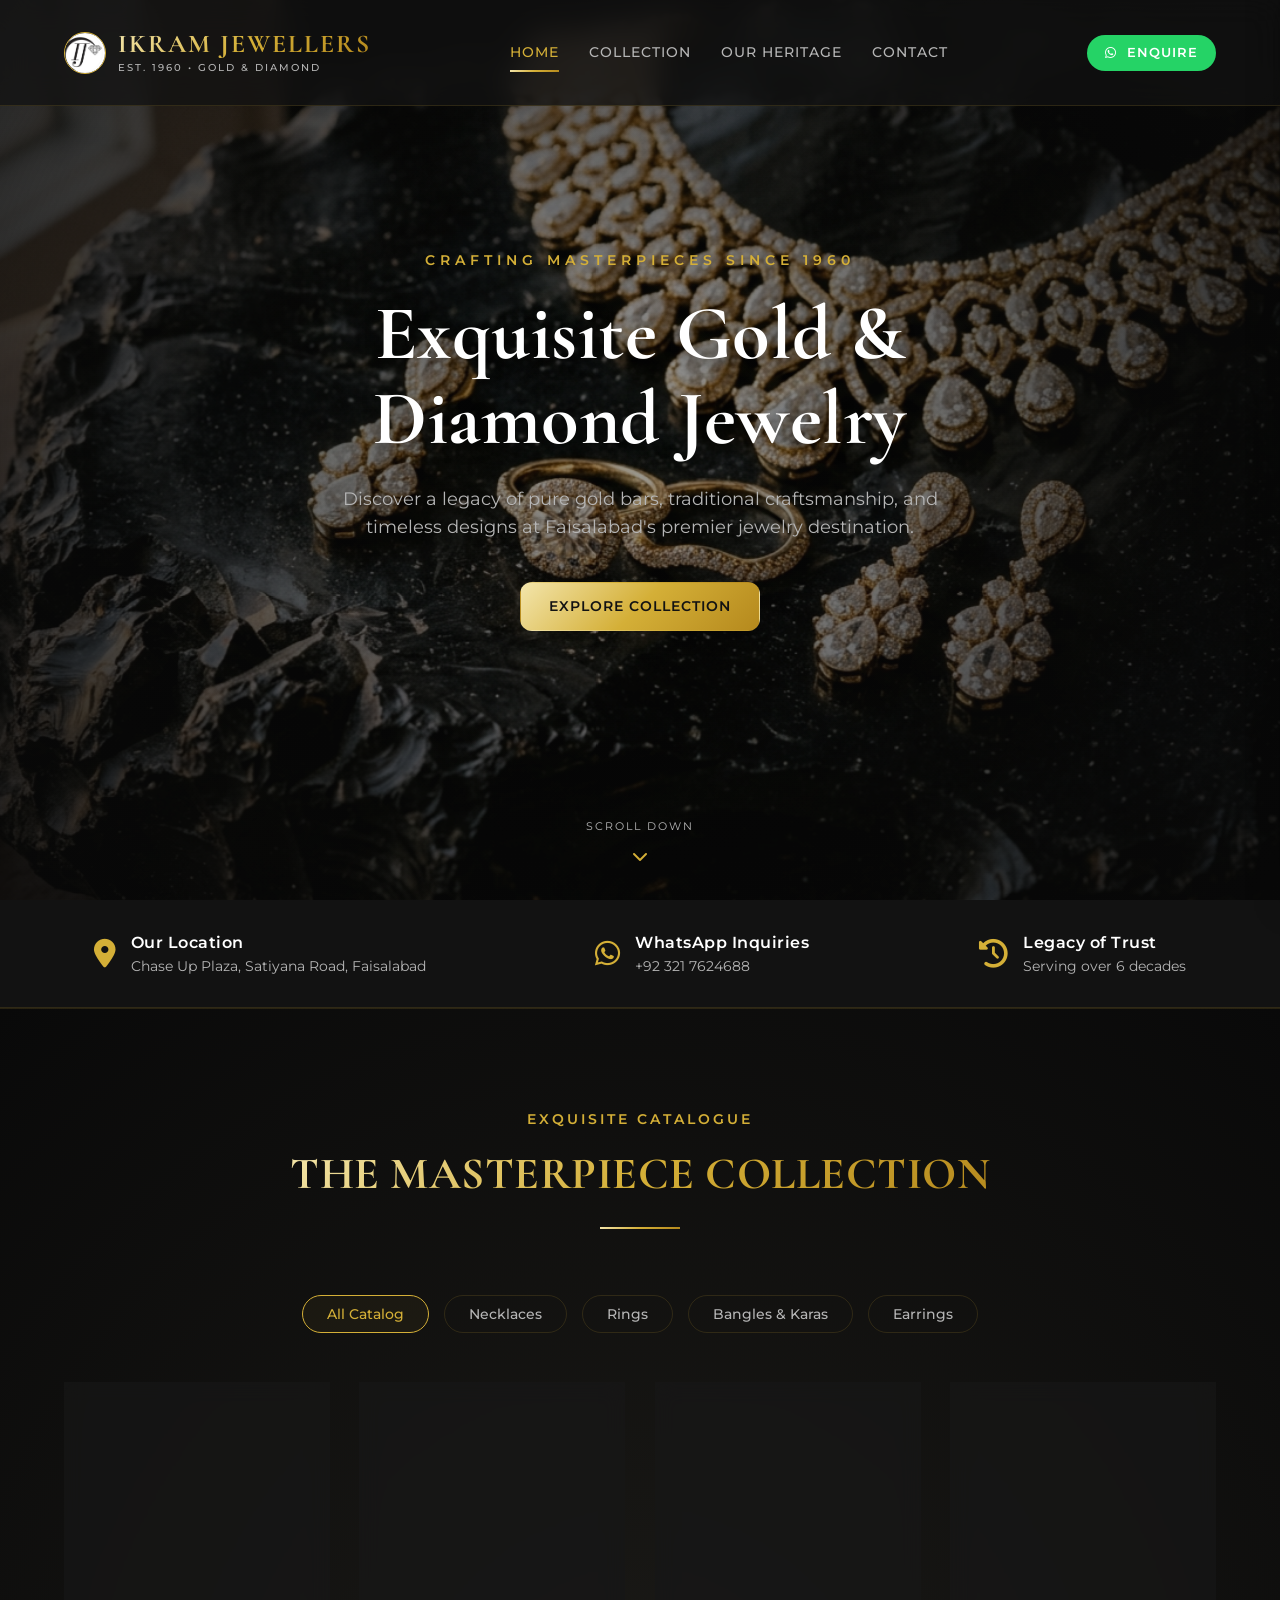
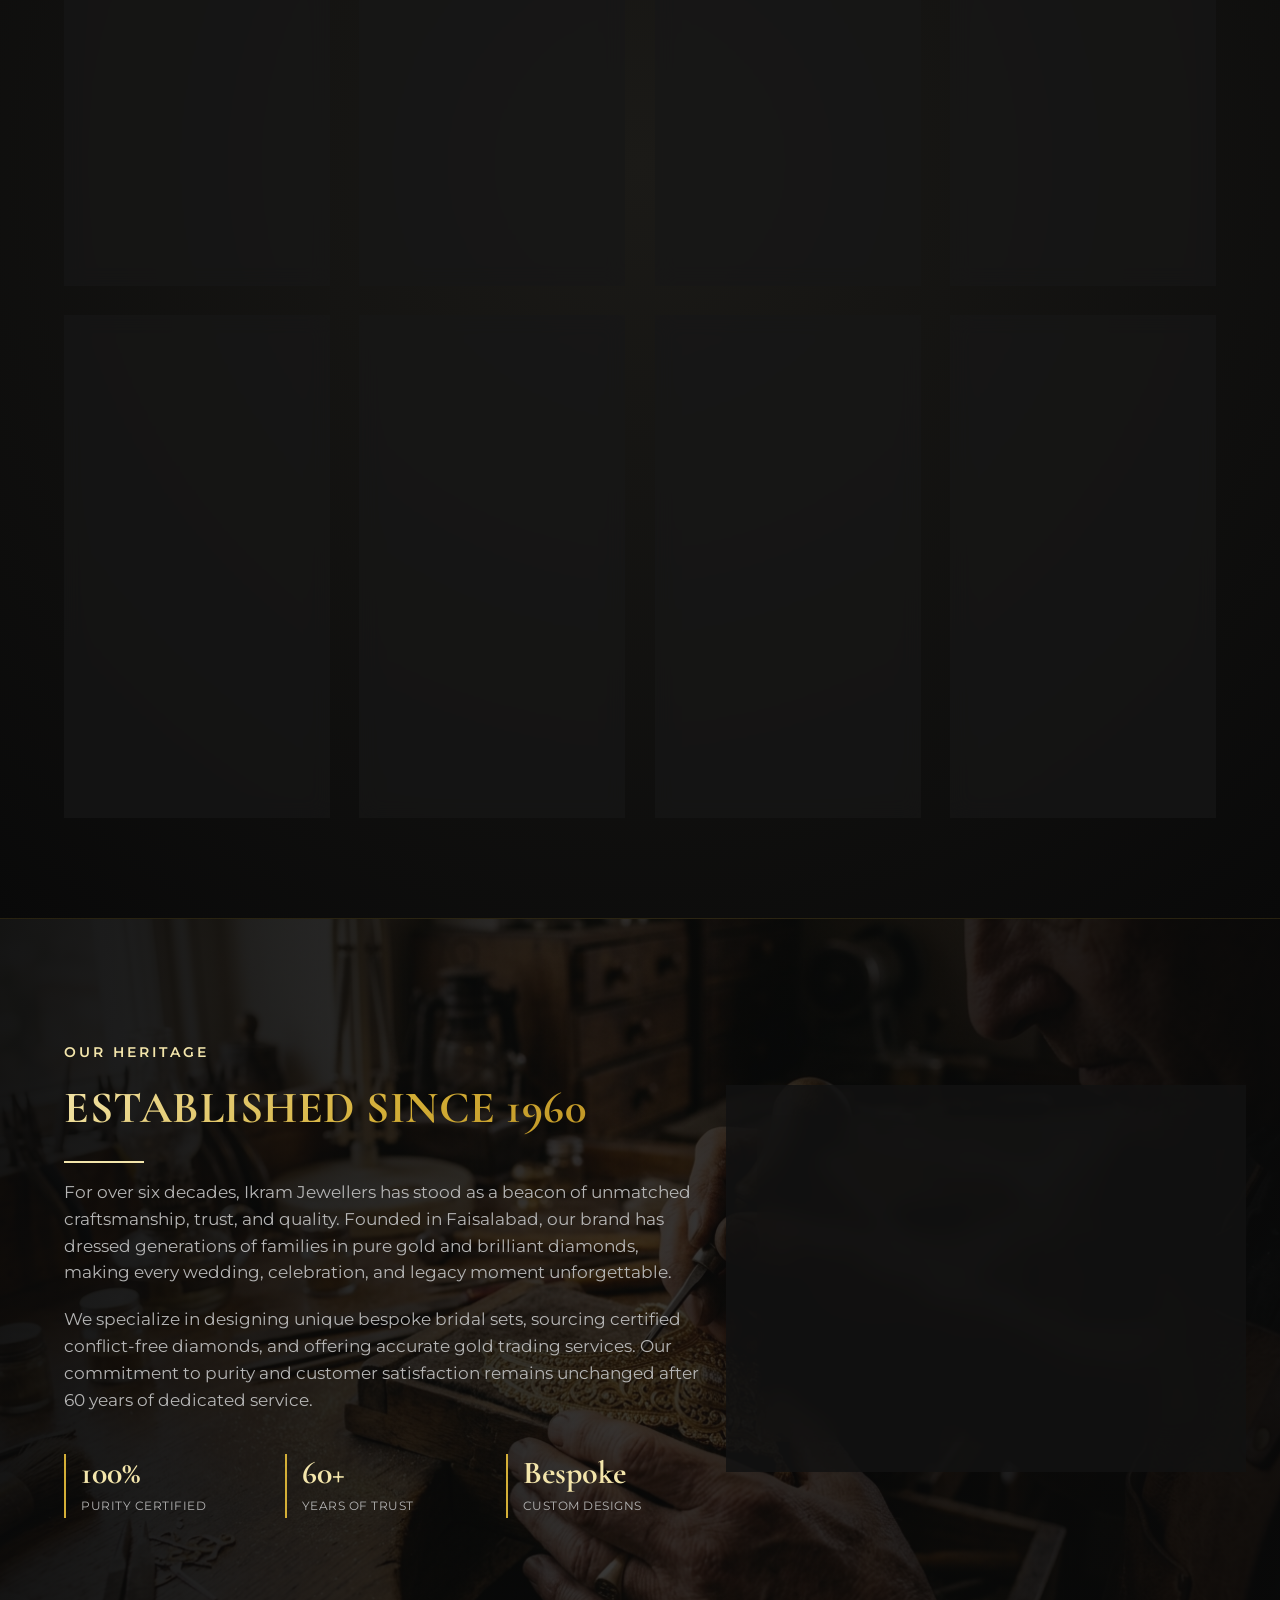
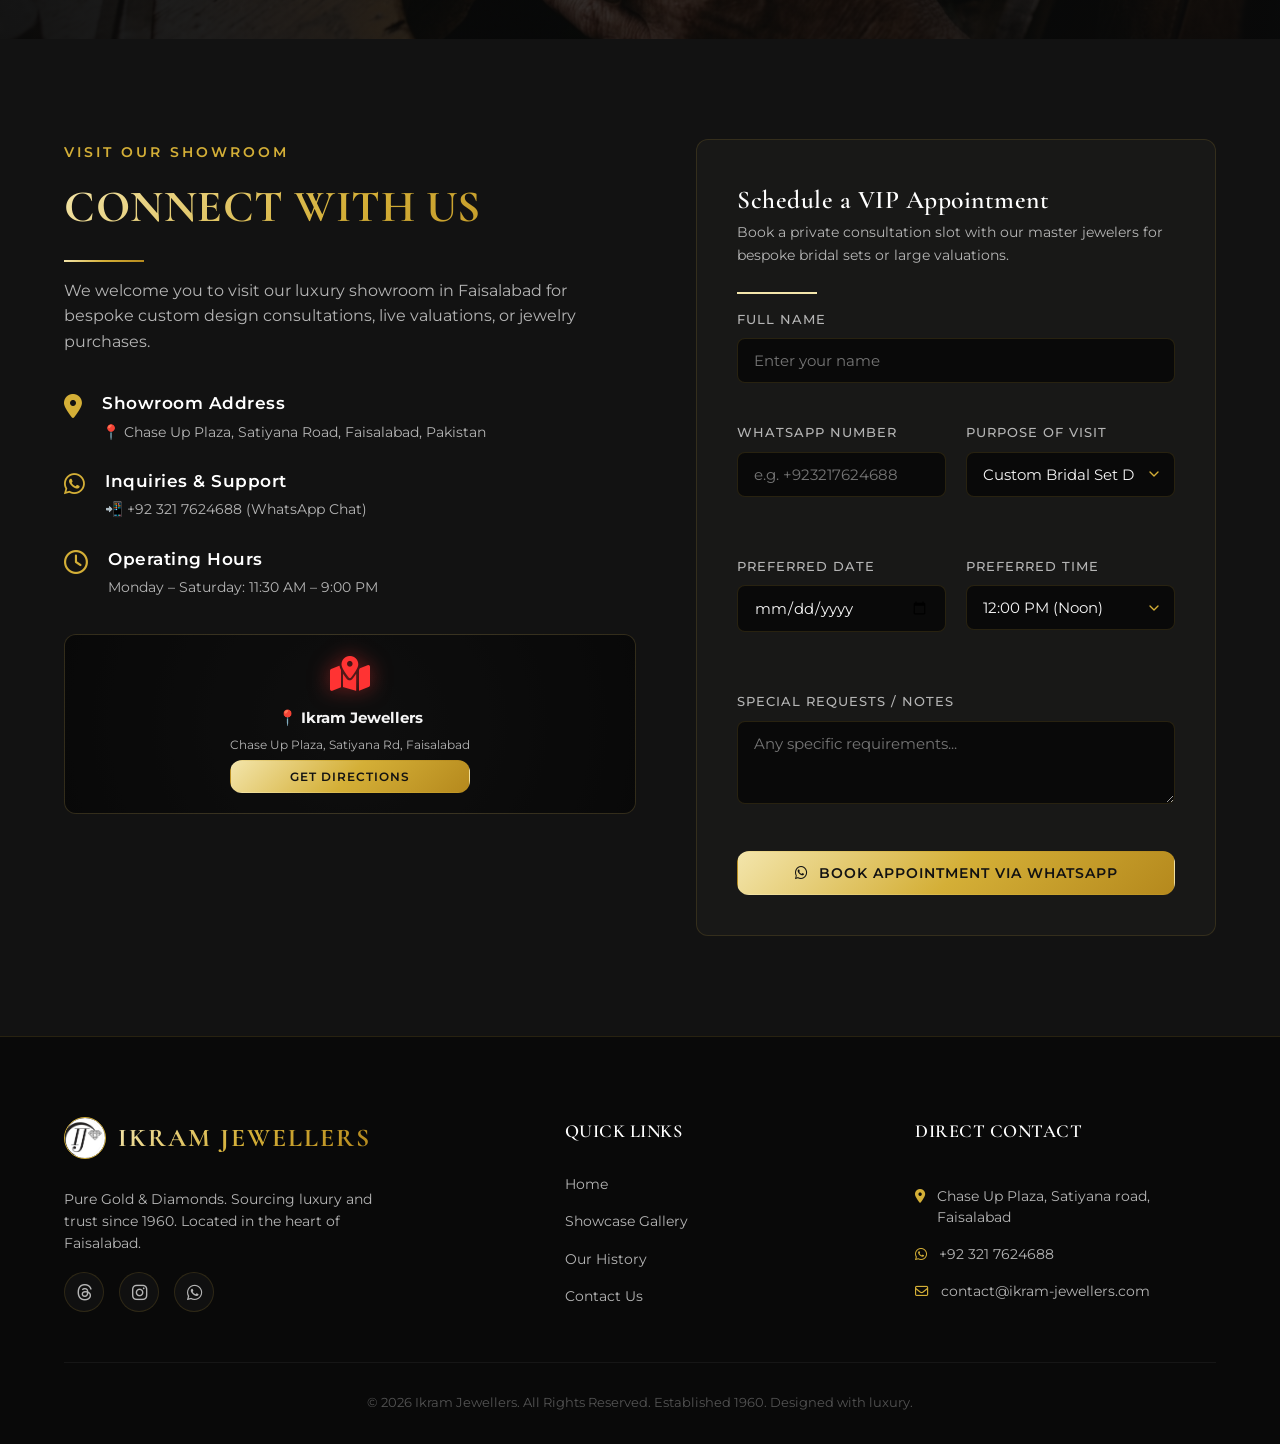
==== commit d621be30: "Migrate database, auth, and storage to Supabase and configure for Vercel" ====
--- a/index.html
+++ b/index.html
@@ -370,15 +370,11 @@
         </div>
     </div>
 
-    <!-- Firebase SDK (Compat version) -->
-    <script src="https://www.gstatic.com/firebasejs/10.8.0/firebase-app-compat.js"></script>
-    <script src="https://www.gstatic.com/firebasejs/10.8.0/firebase-auth-compat.js"></script>
-    <script src="https://www.gstatic.com/firebasejs/10.8.0/firebase-firestore-compat.js"></script>
-    <script src="https://www.gstatic.com/firebasejs/10.8.0/firebase-storage-compat.js"></script>
-    <script src="https://www.gstatic.com/firebasejs/10.8.0/firebase-analytics-compat.js"></script>
-
-    <!-- Firebase Config -->
-    <script src="firebase-config.js"></script>
+    <!-- Supabase JS Client Library CDN -->
+    <script src="https://cdn.jsdelivr.net/npm/@supabase/supabase-js@2"></script>
+
+    <!-- Supabase Config -->
+    <script src="supabase-config.js"></script>
 
     <!-- Custom JS -->
     <script src="app.js"></script>
